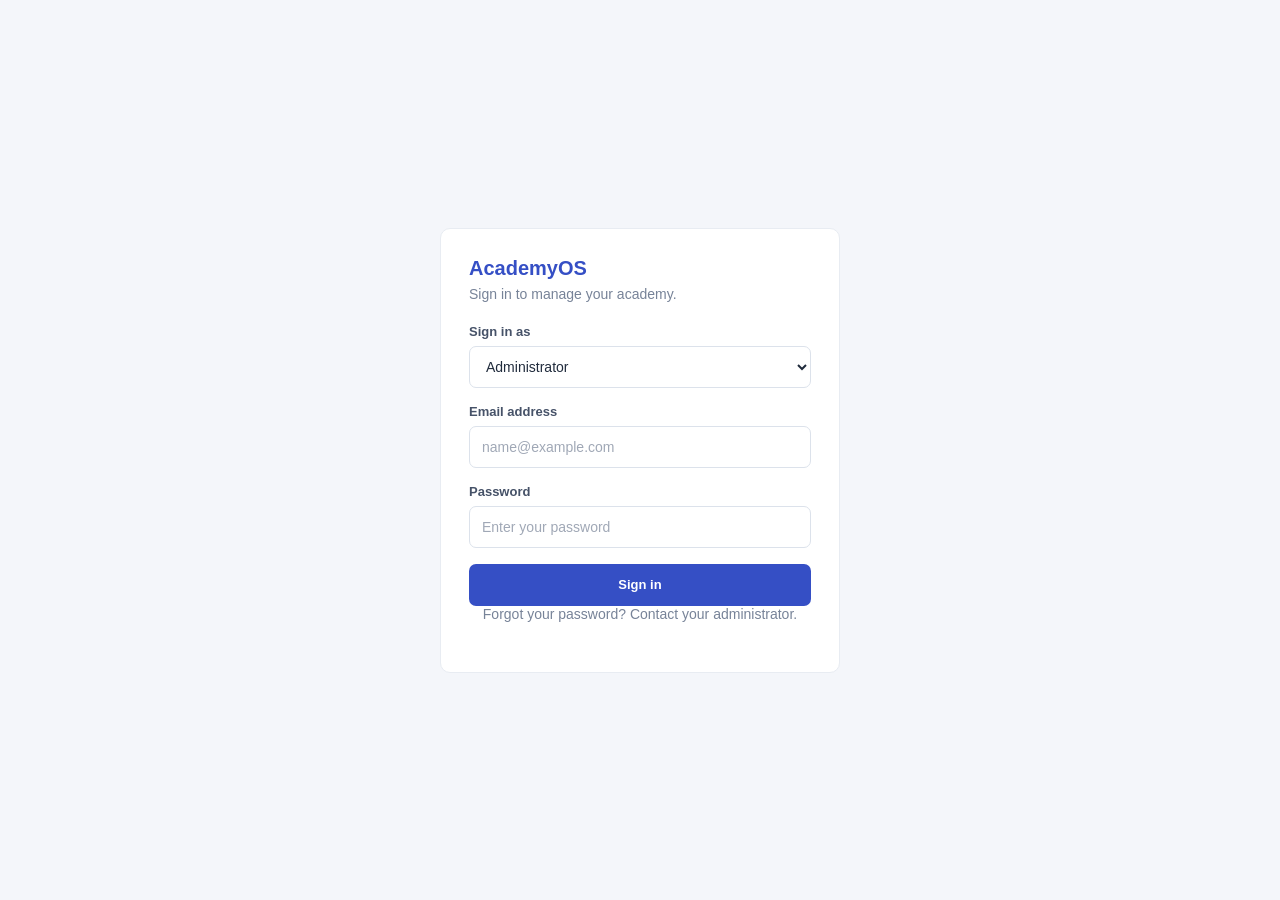
==== login.html @ 027b6bf8 "Initial Commit" ====
<!doctype html>
<html lang="en">
  <head>
    <meta charset="UTF-8" />
    <meta name="viewport" content="width=device-width, initial-scale=1.0" />
    <title>AcademyOS | Sign in</title>
    <link rel="stylesheet" href="css/style.css" />
    <link rel="stylesheet" href="css/pages.css" />
    <script src="script.js" defer></script>
  </head>
  <body class="login-page">
    <main class="login-card">
      <a class="brand" href="login.html">AcademyOS</a>
      <p>Sign in to manage your academy.</p>
      <form>
        <div class="form-field">
          <label for="role">Sign in as</label>
          <select id="role" name="role">
            <option value="admin">Administrator</option>
            <option value="teacher">Teacher</option>
          </select>
        </div>
        <div class="form-field">
          <label for="email">Email address</label>
          <input id="email" name="email" type="email" placeholder="name@example.com" required />
        </div>
        <div class="form-field">
          <label for="password">Password</label>
          <input id="password" name="password" type="password" placeholder="Enter your password" required />
        </div>
        <button class="add-button" type="submit">Sign in</button>
      </form>
      <p class="login-note">Forgot your password? Contact your administrator.</p>
    </main>
  </body>
</html>
---- css/style.css ----
:root {
  font-family: Arial, sans-serif;
  color: #202b3c;
  background: #f4f6fa;
}

* {
  box-sizing: border-box;
}

body {
  margin: 0;
}

.topbar {
  height: 64px;
  padding: 0 28px;
  background: #ffffff;
  border-bottom: 1px solid #e5e9f0;
  display: flex;
  align-items: center;
  justify-content: space-between;
}

.brand {
  color: #354fc5;
  font-size: 20px;
  font-weight: 700;
  text-decoration: none;
}

.user-area {
  color: #657187;
  font-size: 14px;
}

.app-layout {
  min-height: calc(100vh - 64px);
  display: grid;
  grid-template-columns: 220px 1fr;
}

.sidebar {
  padding: 24px 14px;
  background: #ffffff;
  border-right: 1px solid #e5e9f0;
}

.nav-link {
  display: block;
  margin-bottom: 6px;
  padding: 11px 13px;
  border-radius: 7px;
  color: #58657a;
  font-size: 14px;
  text-decoration: none;
}

.nav-link:hover {
  background: #f1f3fb;
}

.nav-link.active {
  background: #edf0ff;
  color: #354fc5;
  font-weight: 700;
}

.main-content {
  width: 100%;
  max-width: 1400px;
  padding: 32px;
}

.page-heading {
  margin-bottom: 24px;
}

.eyebrow {
  margin: 0 0 8px;
  color: #7b879a;
  font-size: 11px;
  font-weight: 700;
  letter-spacing: 1px;
}

.page-heading h1 {
  margin: 0 0 8px;
  font-size: 28px;
}

.page-heading > p:last-child {
  margin: 0;
  color: #778398;
  font-size: 14px;
}

.summary-grid {
  display: grid;
  grid-template-columns: repeat(4, minmax(0, 1fr));
  gap: 16px;
}

.summary-card,
.content-panel {
  padding: 20px;
  background: #ffffff;
  border: 1px solid #e8ecf2;
  border-radius: 10px;
}

.summary-card h2,
.content-panel h2 {
  margin: 0;
  font-size: 15px;
}

.summary-value {
  margin: 18px 0 0;
  color: #354fc5;
  font-size: 28px;
  font-weight: 700;
}

.content-panel {
  margin-top: 20px;
  min-height: 180px;
}

.content-panel p {
  color: #778398;
  font-size: 14px;
}

@media (max-width: 850px) {
  .summary-grid {
    grid-template-columns: repeat(2, minmax(0, 1fr));
  }
}

@media (max-width: 600px) {
  .topbar {
    padding: 0 16px;
  }

  .app-layout {
    display: block;
  }

  .sidebar {
    display: flex;
    gap: 6px;
    padding: 10px;
    overflow-x: auto;
    border-right: 0;
    border-bottom: 1px solid #e5e9f0;
  }

  .nav-link {
    flex: 0 0 auto;
    margin: 0;
    padding: 9px 11px;
    font-size: 13px;
  }

  .main-content {
    padding: 24px 16px;
  }

  .summary-grid {
    grid-template-columns: 1fr 1fr;
    gap: 10px;
  }

  .summary-card {
    padding: 15px;
  }

  .summary-card h2 {
    font-size: 13px;
  }

  .summary-value {
    font-size: 24px;
  }
}

.students-heading {
  display: flex;
  align-items: center;
  justify-content: space-between;
  gap: 16px;
  margin-bottom: 20px;
}

.students-heading h2 {
  margin: 0;
  font-size: 16px;
}

.students-heading p {
  margin: 6px 0 0;
  color: #778398;
  font-size: 13px;
}

.add-button {
  padding: 10px 14px;
  border: 0;
  border-radius: 7px;
  background: #354fc5;
  color: #ffffff;
  font-size: 13px;
  font-weight: 700;
  cursor: pointer;
  display: inline-flex;
  text-decoration: none;
}

.add-button:hover {
  background: #293fa9;
}

.table-scroll {
  overflow-x: auto;
}

.students-table {
  width: 100%;
  border-collapse: collapse;
  text-align: left;
}

.students-table th {
  padding: 12px;
  background: #f7f8fb;
  color: #778398;
  font-size: 11px;
  letter-spacing: 0.5px;
}

.students-table td {
  padding: 14px 12px;
  border-bottom: 1px solid #e8ecf2;
  color: #465268;
  font-size: 13px;
}

.student-status {
  padding: 5px 9px;
  border-radius: 20px;
  background: #e8f7ef;
  color: #248453;
  font-size: 11px;
  font-weight: 700;
}

@media (max-width: 600px) {
  .students-heading {
    align-items: flex-start;
    flex-direction: column;
  }
}

.student-form {
  display: grid;
  gap: 16px;
}

.form-section {
  padding: 20px;
  background: #ffffff;
  border: 1px solid #e8ecf2;
  border-radius: 10px;
}

.form-section h2 {
  margin: 0 0 18px;
  font-size: 16px;
}

.form-grid {
  display: grid;
  grid-template-columns: repeat(2, minmax(0, 1fr));
  gap: 16px;
}

.form-field {
  display: flex;
  flex-direction: column;
  gap: 7px;
}

.form-field label {
  color: #465268;
  font-size: 13px;
  font-weight: 700;
}

.form-field input,
.form-field select {
  width: 100%;
  min-height: 42px;
  padding: 10px 12px;
  border: 1px solid #dce2eb;
  border-radius: 7px;
  background: #ffffff;
  color: #202b3c;
  font: inherit;
  font-size: 14px;
}

.form-field input::placeholder {
  color: #a0a8b6;
}

.form-field input:focus,
.form-field select:focus {
  outline: 3px solid #e5e9ff;
  border-color: #5368e8;
}

.form-actions {
  display: flex;
  justify-content: flex-end;
  gap: 10px;
  padding: 0 2px;
}

.cancel-button {
  display: inline-flex;
  align-items: center;
  justify-content: center;
  min-height: 40px;
  padding: 0 15px;
  border: 1px solid #dce2eb;
  border-radius: 7px;
  color: #58657a;
  font-size: 13px;
  text-decoration: none;
}

@media (max-width: 600px) {
  .form-section {
    padding: 16px;
  }

  .form-grid {
    grid-template-columns: 1fr;
    gap: 14px;
  }

  .form-actions > * {
    flex: 1;
  }
}

/* Extra components for Attendance, Fees and later pages. Load after style.css */
.toolbar {
  display: flex;
  flex-wrap: wrap;
  align-items: flex-end;
  gap: 12px;
  margin-bottom: 20px;
}
.toolbar .form-field {
  min-width: 160px;
}
.toolbar .form-field.grow {
  flex: 1;
  min-width: 200px;
}
.summary-grid.spaced {
  margin-bottom: 20px;
}
.summary-value.present {
  color: #248453;
}
.summary-value.absent {
  color: #c0392b;
}
.summary-value.leave {
  color: #b7791f;
}

.badge {
  display: inline-block;
  padding: 5px 9px;
  border-radius: 20px;
  font-size: 11px;
  font-weight: 700;
}
.badge.paid {
  background: #e8f7ef;
  color: #248453;
}
.badge.pending {
  background: #fff4dc;
  color: #b7791f;
}
.badge.overdue {
  background: #fdeaea;
  color: #c0392b;
}

.attendance-options {
  display: flex;
  gap: 6px;
}
.attendance-options label {
  cursor: pointer;
}
.attendance-options input {
  position: absolute;
  opacity: 0;
}
.attendance-options span {
  display: inline-block;
  padding: 6px 12px;
  border: 1px solid #dce2eb;
  border-radius: 7px;
  color: #58657a;
  font-size: 12px;
  font-weight: 700;
}
.attendance-options input:focus-visible + span {
  outline: 3px solid #e5e9ff;
  border-color: #5368e8;
}
.attendance-options input:checked + span.p {
  background: #e8f7ef;
  border-color: #248453;
  color: #248453;
}
.attendance-options input:checked + span.a {
  background: #fdeaea;
  border-color: #c0392b;
  color: #c0392b;
}
.attendance-options input:checked + span.l {
  background: #fff4dc;
  border-color: #b7791f;
  color: #b7791f;
}

.row-action {
  color: #354fc5;
  font-size: 13px;
  font-weight: 700;
  text-decoration: none;
}
.row-action:hover {
  text-decoration: underline;
}
.amount {
  font-weight: 700;
  color: #202b3c;
}
.panel-footer {
  display: flex;
  justify-content: flex-end;
  gap: 10px;
  margin-top: 20px;
}

@media (max-width: 600px) {
  .toolbar .form-field,
  .toolbar .form-field.grow {
    flex: 1 1 100%;
  }
}

/* Extra components for Attendance, Fees and later pages. Load after style.css */
.toolbar {
  display: flex;
  flex-wrap: wrap;
  align-items: flex-end;
  gap: 12px;
  margin-bottom: 20px;
}
.toolbar .form-field {
  min-width: 160px;
}
.toolbar .form-field.grow {
  flex: 1;
  min-width: 200px;
}
.summary-grid.spaced {
  margin-bottom: 20px;
}
.summary-value.present {
  color: #248453;
}
.summary-value.absent {
  color: #c0392b;
}
.summary-value.leave {
  color: #b7791f;
}

.badge {
  display: inline-block;
  padding: 5px 9px;
  border-radius: 20px;
  font-size: 11px;
  font-weight: 700;
}
.badge.paid {
  background: #e8f7ef;
  color: #248453;
}
.badge.pending {
  background: #fff4dc;
  color: #b7791f;
}
.badge.overdue {
  background: #fdeaea;
  color: #c0392b;
}

.attendance-options {
  display: flex;
  gap: 6px;
}
.attendance-options label {
  cursor: pointer;
}
.attendance-options input {
  position: absolute;
  opacity: 0;
}
.attendance-options span {
  display: inline-block;
  padding: 6px 12px;
  border: 1px solid #dce2eb;
  border-radius: 7px;
  color: #58657a;
  font-size: 12px;
  font-weight: 700;
}
.attendance-options input:focus-visible + span {
  outline: 3px solid #e5e9ff;
  border-color: #5368e8;
}
.attendance-options input:checked + span.p {
  background: #e8f7ef;
  border-color: #248453;
  color: #248453;
}
.attendance-options input:checked + span.a {
  background: #fdeaea;
  border-color: #c0392b;
  color: #c0392b;
}
.attendance-options input:checked + span.l {
  background: #fff4dc;
  border-color: #b7791f;
  color: #b7791f;
}

.row-action {
  color: #354fc5;
  font-size: 13px;
  font-weight: 700;
  text-decoration: none;
}
.row-action:hover {
  text-decoration: underline;
}
.amount {
  font-weight: 700;
  color: #202b3c;
}
.panel-footer {
  display: flex;
  justify-content: flex-end;
  gap: 10px;
  margin-top: 20px;
}

@media (max-width: 600px) {
  .toolbar .form-field,
  .toolbar .form-field.grow {
    flex: 1 1 100%;
  }
}

/* Academics and Reports */
.panel-title {
  margin: 0 0 4px;
  font-size: 16px;
}
.panel-note {
  margin: 0 0 18px;
  color: #778398;
  font-size: 13px;
}
.content-panel.compact {
  min-height: 0;
}
.timetable td,
.timetable th {
  text-align: center;
}
.timetable td:first-child,
.timetable th:first-child {
  text-align: left;
  font-weight: 700;
}
.subject-chip {
  display: inline-block;
  padding: 5px 9px;
  border-radius: 6px;
  background: #edf0ff;
  color: #354fc5;
  font-size: 12px;
  font-weight: 700;
}
.report-grid {
  display: grid;
  grid-template-columns: repeat(3, minmax(0, 1fr));
  gap: 16px;
}
.report-card {
  display: flex;
  flex-direction: column;
  gap: 10px;
  padding: 20px;
  background: #fff;
  border: 1px solid #e8ecf2;
  border-radius: 10px;
}
.report-card h2 {
  margin: 0;
  font-size: 15px;
}
.report-card p {
  margin: 0 0 6px;
  flex: 1;
  color: #778398;
  font-size: 13px;
}
.report-card .cancel-button {
  align-self: flex-start;
}
@media (max-width: 850px) {
  .report-grid {
    grid-template-columns: repeat(2, minmax(0, 1fr));
  }
}
@media (max-width: 600px) {
  .report-grid {
    grid-template-columns: 1fr;
  }
}

/* Extra components for Attendance, Fees and later pages. Load after style.css */
.toolbar {
  display: flex;
  flex-wrap: wrap;
  align-items: flex-end;
  gap: 12px;
  margin-bottom: 20px;
}
.toolbar .form-field {
  min-width: 160px;
}
.toolbar .form-field.grow {
  flex: 1;
  min-width: 200px;
}
.summary-grid.spaced {
  margin-bottom: 20px;
}
.summary-value.present {
  color: #248453;
}
.summary-value.absent {
  color: #c0392b;
}
.summary-value.leave {
  color: #b7791f;
}

.badge {
  display: inline-block;
  padding: 5px 9px;
  border-radius: 20px;
  font-size: 11px;
  font-weight: 700;
}
.badge.paid {
  background: #e8f7ef;
  color: #248453;
}
.badge.pending {
  background: #fff4dc;
  color: #b7791f;
}
.badge.overdue {
  background: #fdeaea;
  color: #c0392b;
}

.attendance-options {
  display: flex;
  gap: 6px;
}
.attendance-options label {
  cursor: pointer;
}
.attendance-options input {
  position: absolute;
  opacity: 0;
}
.attendance-options span {
  display: inline-block;
  padding: 6px 12px;
  border: 1px solid #dce2eb;
  border-radius: 7px;
  color: #58657a;
  font-size: 12px;
  font-weight: 700;
}
.attendance-options input:focus-visible + span {
  outline: 3px solid #e5e9ff;
  border-color: #5368e8;
}
.attendance-options input:checked + span.p {
  background: #e8f7ef;
  border-color: #248453;
  color: #248453;
}
.attendance-options input:checked + span.a {
  background: #fdeaea;
  border-color: #c0392b;
  color: #c0392b;
}
.attendance-options input:checked + span.l {
  background: #fff4dc;
  border-color: #b7791f;
  color: #b7791f;
}

.row-action {
  color: #354fc5;
  font-size: 13px;
  font-weight: 700;
  text-decoration: none;
}
.row-action:hover {
  text-decoration: underline;
}
.amount {
  font-weight: 700;
  color: #202b3c;
}
.panel-footer {
  display: flex;
  justify-content: flex-end;
  gap: 10px;
  margin-top: 20px;
}

@media (max-width: 600px) {
  .toolbar .form-field,
  .toolbar .form-field.grow {
    flex: 1 1 100%;
  }
}

/* Academics and Reports */
.panel-title {
  margin: 0 0 4px;
  font-size: 16px;
}
.panel-note {
  margin: 0 0 18px;
  color: #778398;
  font-size: 13px;
}
.content-panel.compact {
  min-height: 0;
}
.timetable td,
.timetable th {
  text-align: center;
}
.timetable td:first-child,
.timetable th:first-child {
  text-align: left;
  font-weight: 700;
}
.subject-chip {
  display: inline-block;
  padding: 5px 9px;
  border-radius: 6px;
  background: #edf0ff;
  color: #354fc5;
  font-size: 12px;
  font-weight: 700;
}
.report-grid {
  display: grid;
  grid-template-columns: repeat(3, minmax(0, 1fr));
  gap: 16px;
}
.report-card {
  display: flex;
  flex-direction: column;
  gap: 10px;
  padding: 20px;
  background: #fff;
  border: 1px solid #e8ecf2;
  border-radius: 10px;
}
.report-card h2 {
  margin: 0;
  font-size: 15px;
}
.report-card p {
  margin: 0 0 6px;
  flex: 1;
  color: #778398;
  font-size: 13px;
}
.report-card .cancel-button {
  align-self: flex-start;
}
@media (max-width: 850px) {
  .report-grid {
    grid-template-columns: repeat(2, minmax(0, 1fr));
  }
}
@media (max-width: 600px) {
  .report-grid {
    grid-template-columns: 1fr;
  }
}

/* Dashboard */
.dashboard-grid {
  display: grid;
  grid-template-columns: 2fr 1fr;
  gap: 20px;
  margin-top: 20px;
}
.dashboard-grid .content-panel {
  margin-top: 0;
}
.bars {
  display: flex;
  align-items: flex-end;
  gap: 14px;
  height: 170px;
  padding-top: 10px;
}
.bar {
  flex: 1;
  display: flex;
  flex-direction: column;
  align-items: center;
  justify-content: flex-end;
  gap: 8px;
  height: 100%;
  color: #778398;
  font-size: 12px;
}
.bar i {
  display: block;
  width: 100%;
  max-width: 44px;
  border-radius: 6px 6px 0 0;
  background: #354fc5;
}
.activity-list {
  margin: 0;
  padding: 0;
  list-style: none;
}
.activity-list li {
  padding: 12px 0;
  border-bottom: 1px solid #e8ecf2;
  color: #465268;
  font-size: 13px;
}
.activity-list li:last-child {
  border-bottom: 0;
}
.activity-list small {
  display: block;
  margin-top: 3px;
  color: #a0a8b6;
  font-size: 12px;
}
@media (max-width: 850px) {
  .dashboard-grid {
    grid-template-columns: 1fr;
  }
}

/* Login */
.login-page {
  min-height: 100vh;
  display: grid;
  place-items: center;
  padding: 20px;
}
.login-card {
  width: 100%;
  max-width: 400px;
  padding: 28px;
  background: #fff;
  border: 1px solid #e8ecf2;
  border-radius: 10px;
}
.login-card .brand {
  display: block;
  margin-bottom: 6px;
}
.login-card > p {
  margin: 0 0 22px;
  color: #778398;
  font-size: 14px;
}
.login-card form {
  display: grid;
  gap: 16px;
}
.login-card .add-button {
  justify-content: center;
  min-height: 42px;
  align-items: center;
}
.login-note {
  margin: 16px 0 0;
  color: #a0a8b6;
  font-size: 12px;
  text-align: center;
}

.chart-box {
  position: relative;
  height: 240px;
}
.brand {
  display: flex;
  align-items: center;
  gap: 10px;
}

.brand img {
  height: 36px;
  width: auto;
  display: block;
}
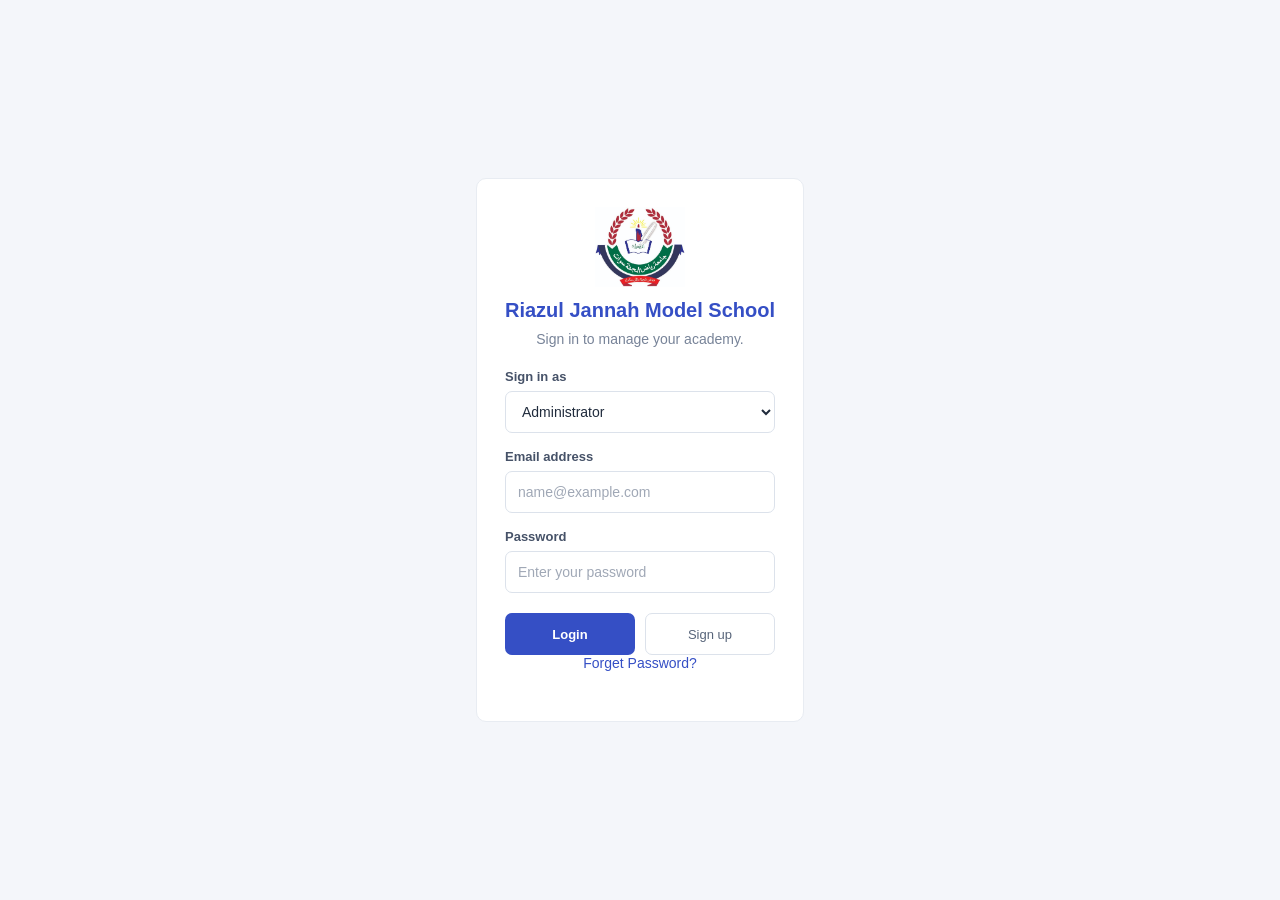
==== commit cacbe605: "Greetings with live time and some Modification added" ====
--- a/login.html
+++ b/login.html
@@ -10,7 +10,10 @@
   </head>
   <body class="login-page">
     <main class="login-card">
-      <a class="brand" href="login.html">AcademyOS</a>
+      <a class="brand" href="login.html">
+        <img src="Assets/logo.jpg" alt="Riazul Jannah Model School" />
+        <span class="brand-text">Riazul Jannah Model School</span>
+      </a>
       <p>Sign in to manage your academy.</p>
       <form>
         <div class="form-field">
@@ -22,15 +25,32 @@
         </div>
         <div class="form-field">
           <label for="email">Email address</label>
-          <input id="email" name="email" type="email" placeholder="name@example.com" required />
+          <input
+            id="email"
+            name="email"
+            type="email"
+            placeholder="name@example.com"
+            required
+          />
         </div>
         <div class="form-field">
           <label for="password">Password</label>
-          <input id="password" name="password" type="password" placeholder="Enter your password" required />
+          <input
+            id="password"
+            name="password"
+            type="password"
+            placeholder="Enter your password"
+            required
+          />
         </div>
-        <button class="add-button" type="submit">Sign in</button>
+        <div class="login-actions">
+          <button class="add-button" type="submit">Login</button>
+          <a class="cancel-button" href="signup.html">Sign up</a>
+        </div>
       </form>
-      <p class="login-note">Forgot your password? Contact your administrator.</p>
+      <p class="login-note">
+        <a href="#">Forget Password?</a>
+      </p>
     </main>
   </body>
 </html>
--- a/css/style.css
+++ b/css/style.css
@@ -679,7 +679,7 @@
   color: #c0392b;
 }
 .summary-value.leave {
-  color: #b7791f;
+  color: #2d03e7;
 }
 
 .badge {
@@ -901,6 +901,9 @@
 
 /* Login */
 .login-page {
+  display: flex;
+  justify-content: center;
+  align-items: center;
   min-height: 100vh;
   display: grid;
   place-items: center;
@@ -915,9 +918,42 @@
   border-radius: 10px;
 }
 .login-card .brand {
-  display: block;
-  margin-bottom: 6px;
-}
+  display: flex;
+  flex-direction: column;
+  align-items: center;
+  gap: 10px;
+  margin-bottom: 8px;
+  text-align: center;
+}
+
+.login-card .brand img {
+  height: 80px;
+  width: auto;
+}
+
+.login-card .brand-text {
+  font-size: 20px;
+  line-height: 1.3;
+}
+
+.login-card > p {
+  text-align: center;
+}
+
+.login-actions {
+  display: grid;
+  grid-template-columns: 1fr 1fr;
+  gap: 10px;
+  margin-top: 4px;
+}
+
+.login-actions .add-button,
+.login-actions .cancel-button {
+  width: 100%;
+  min-height: 42px;
+  justify-content: center;
+}
+
 .login-card > p {
   margin: 0 0 22px;
   color: #778398;
@@ -939,6 +975,11 @@
   text-align: center;
 }
 
+.login-note a {
+  color: #354fc5;
+  text-decoration: none;
+}
+
 .chart-box {
   position: relative;
   height: 240px;
@@ -954,3 +995,21 @@
   width: auto;
   display: block;
 }
+
+.greeting-heading h1 {
+  font-size: 30px;
+}
+
+.greeting-heading h1 .greeting-name {
+  color: #354fc5;
+}
+
+.greeting-heading .eyebrow {
+  text-transform: uppercase;
+}
+
+@media (max-width: 600px) {
+  .greeting-heading h1 {
+    font-size: 24px;
+  }
+}
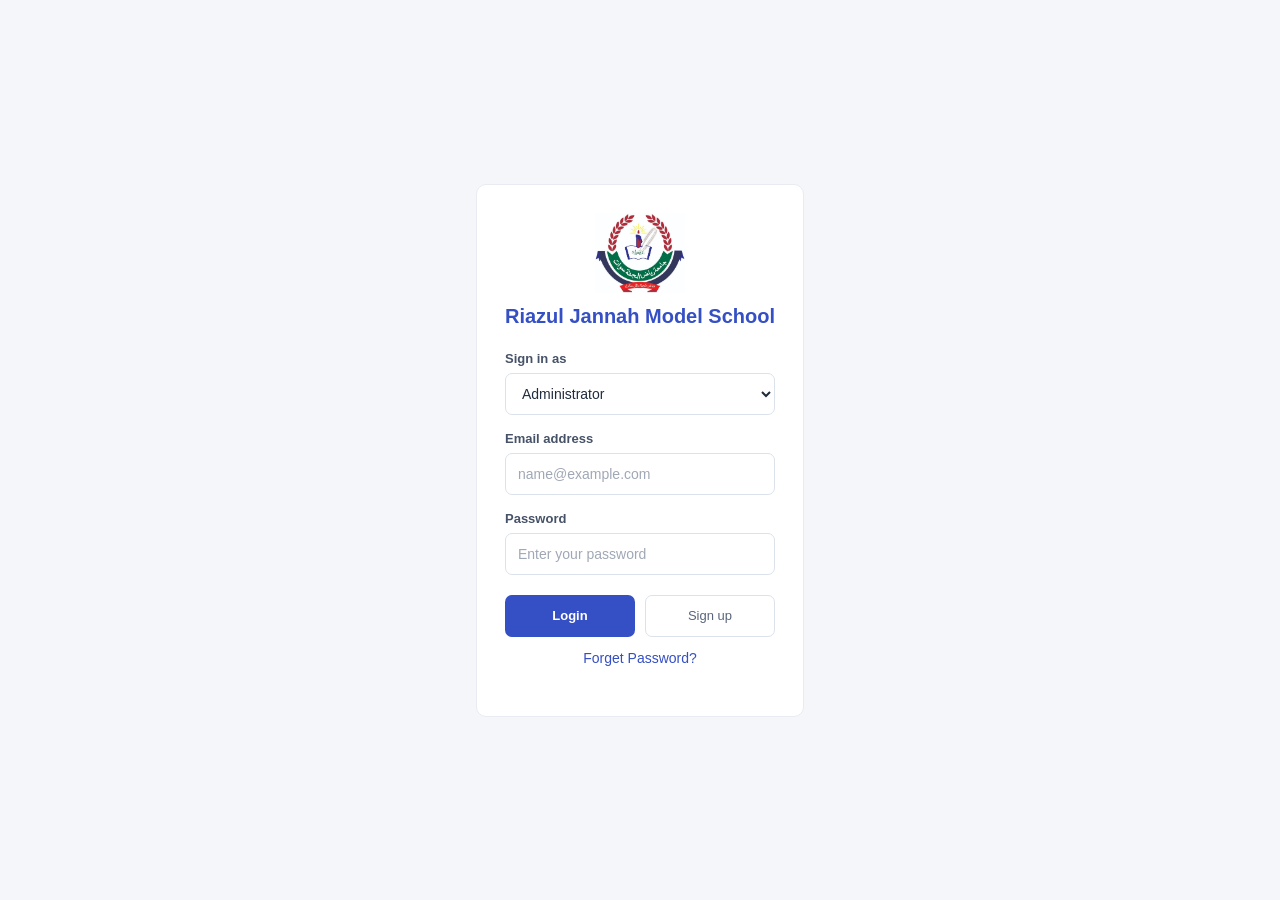
==== commit 6c9e638b: "Modification #2" ====
--- a/login.html
+++ b/login.html
@@ -5,7 +5,6 @@
     <meta name="viewport" content="width=device-width, initial-scale=1.0" />
     <title>AcademyOS | Sign in</title>
     <link rel="stylesheet" href="css/style.css" />
-    <link rel="stylesheet" href="css/pages.css" />
     <script src="script.js" defer></script>
   </head>
   <body class="login-page">
@@ -14,7 +13,6 @@
         <img src="Assets/logo.jpg" alt="Riazul Jannah Model School" />
         <span class="brand-text">Riazul Jannah Model School</span>
       </a>
-      <p>Sign in to manage your academy.</p>
       <form>
         <div class="form-field">
           <label for="role">Sign in as</label>
--- a/css/style.css
+++ b/css/style.css
@@ -340,6 +340,14 @@
   text-decoration: none;
 }
 
+.cancel-button:hover {
+  background: #293fa9;
+  color: #ffffff;
+  transition:
+    background 0.1s ease 0.1s,
+    color 0.1s ease 0.1s;
+}
+
 @media (max-width: 600px) {
   .form-section {
     padding: 16px;
@@ -679,7 +687,7 @@
   color: #c0392b;
 }
 .summary-value.leave {
-  color: #2d03e7;
+  color: #e8c00e;
 }
 
 .badge {
@@ -934,6 +942,7 @@
 .login-card .brand-text {
   font-size: 20px;
   line-height: 1.3;
+  margin-bottom: 14px;
 }
 
 .login-card > p {
@@ -945,6 +954,7 @@
   grid-template-columns: 1fr 1fr;
   gap: 10px;
   margin-top: 4px;
+  margin-bottom: 13px;
 }
 
 .login-actions .add-button,
@@ -1002,6 +1012,11 @@
 
 .greeting-heading h1 .greeting-name {
   color: #354fc5;
+  background: linear-gradient(90deg, #354fc5 0%, #8e2de2 100%);
+  -webkit-background-clip: text;
+  background-clip: text;
+  -webkit-text-fill-color: transparent;
+  color: transparent;
 }
 
 .greeting-heading .eyebrow {
@@ -1013,3 +1028,267 @@
     font-size: 24px;
   }
 }
+
+/* AcademyOS theme.css
+   Load this LAST on every page (after style.css and pages.css).
+   Contains: 1) card hover effects  2) dark theme  3) gradient text  4) toggle button */
+
+/* ---------- 1. Hover effects ---------- */
+.summary-card,
+.report-card,
+.dashboard-grid .content-panel {
+  transition:
+    transform 0.2s ease,
+    box-shadow 0.2s ease,
+    border-color 0.2s ease;
+}
+
+.summary-card:hover,
+.report-card:hover,
+.dashboard-grid .content-panel:hover {
+  transform: translateY(-4px);
+  border-color: #5368e8;
+  box-shadow: 0 10px 24px rgba(53, 79, 197, 0.14);
+}
+
+@media (prefers-reduced-motion: reduce) {
+  .summary-card,
+  .report-card,
+  .dashboard-grid .content-panel {
+    transition: none;
+  }
+  .summary-card:hover,
+  .report-card:hover,
+  .dashboard-grid .content-panel:hover {
+    transform: none;
+  }
+}
+
+/* ---------- 3. Gradient text (add the class to any text you choose) ---------- */
+.gradient-text {
+  background: linear-gradient(90deg, #354fc5, #8a4fd6);
+  -webkit-background-clip: text;
+  background-clip: text;
+  -webkit-text-fill-color: transparent;
+  color: transparent;
+}
+
+.gradient-text-warm {
+  background: linear-gradient(90deg, #f0883e, #d6336c);
+  -webkit-background-clip: text;
+  background-clip: text;
+  -webkit-text-fill-color: transparent;
+  color: transparent;
+}
+
+.gradient-text-green {
+  background: linear-gradient(90deg, #1b9e6a, #2a7de1);
+  -webkit-background-clip: text;
+  background-clip: text;
+  -webkit-text-fill-color: transparent;
+  color: transparent;
+}
+
+/* ---------- 4. Toggle button and topbar layout ---------- */
+.topbar-actions {
+  display: flex;
+  align-items: center;
+  gap: 14px;
+}
+
+.theme-toggle {
+  width: 38px;
+  height: 38px;
+  border: 1px solid #dce2eb;
+  border-radius: 50%;
+  background: #ffffff;
+  font-size: 17px;
+  line-height: 1;
+  cursor: pointer;
+  transition:
+    background 0.2s ease,
+    border-color 0.2s ease;
+}
+
+.theme-toggle:hover {
+  background: #f1f3fb;
+  border-color: #5368e8;
+}
+
+.theme-toggle:focus-visible {
+  outline: 3px solid #e5e9ff;
+  border-color: #5368e8;
+}
+
+/* ---------- 2. Dark theme ---------- */
+[data-theme="dark"] {
+  color-scheme: dark;
+}
+
+html[data-theme="dark"] {
+  background: #0f1626;
+  color: #e6ebf5;
+}
+
+/* Surfaces */
+[data-theme="dark"] .topbar,
+[data-theme="dark"] .sidebar,
+[data-theme="dark"] .summary-card,
+[data-theme="dark"] .content-panel,
+[data-theme="dark"] .form-section,
+[data-theme="dark"] .report-card,
+[data-theme="dark"] .login-card {
+  background: #172033;
+  border-color: #263349;
+}
+
+/* Brand, links and navigation */
+[data-theme="dark"] .brand,
+[data-theme="dark"] .summary-value,
+[data-theme="dark"] .row-action {
+  color: #8ea0ff;
+}
+
+[data-theme="dark"] .summary-value.present {
+  color: #4cc38a;
+}
+[data-theme="dark"] .summary-value.absent {
+  color: #ff7a6b;
+}
+[data-theme="dark"] .summary-value.leave {
+  color: #f0b84d;
+}
+
+[data-theme="dark"] .user-area,
+[data-theme="dark"] .nav-link {
+  color: #9aa7bd;
+}
+
+[data-theme="dark"] .nav-link:hover {
+  background: #1f2b44;
+}
+
+[data-theme="dark"] .nav-link.active {
+  background: #223055;
+  color: #8ea0ff;
+}
+
+/* Text */
+[data-theme="dark"] .page-heading h1,
+[data-theme="dark"] .summary-card h2,
+[data-theme="dark"] .content-panel h2,
+[data-theme="dark"] .report-card h2,
+[data-theme="dark"] .form-section h2,
+[data-theme="dark"] .panel-title,
+[data-theme="dark"] .amount {
+  color: #e6ebf5;
+}
+
+[data-theme="dark"] .eyebrow,
+[data-theme="dark"] .page-heading > p:last-child,
+[data-theme="dark"] .content-panel p,
+[data-theme="dark"] .students-heading p,
+[data-theme="dark"] .panel-note,
+[data-theme="dark"] .report-card p,
+[data-theme="dark"] .login-card > p {
+  color: #9aa7bd;
+}
+
+[data-theme="dark"] .form-field label,
+[data-theme="dark"] .students-table td,
+[data-theme="dark"] .activity-list li {
+  color: #c9d2e3;
+}
+
+/* Tables and lists */
+[data-theme="dark"] .students-table th {
+  background: #1c2740;
+  color: #9aa7bd;
+}
+
+[data-theme="dark"] .students-table td,
+[data-theme="dark"] .activity-list li {
+  border-bottom-color: #263349;
+}
+
+/* Forms and buttons */
+[data-theme="dark"] .form-field input,
+[data-theme="dark"] .form-field select {
+  background: #0f1626;
+  border-color: #2c3a52;
+  color: #e6ebf5;
+}
+
+[data-theme="dark"] .form-field input::placeholder {
+  color: #66748c;
+}
+
+[data-theme="dark"] .form-field input:focus,
+[data-theme="dark"] .form-field select:focus {
+  outline-color: #2b3a66;
+  border-color: #8ea0ff;
+}
+
+[data-theme="dark"] .cancel-button,
+[data-theme="dark"] .theme-toggle {
+  background: transparent;
+  border-color: #2c3a52;
+  color: #c9d2e3;
+}
+
+[data-theme="dark"] .theme-toggle:hover {
+  background: #1f2b44;
+  border-color: #8ea0ff;
+}
+
+/* Badges and chips */
+[data-theme="dark"] .badge.paid,
+[data-theme="dark"] .student-status {
+  background: rgba(76, 195, 138, 0.16);
+  color: #4cc38a;
+}
+
+[data-theme="dark"] .badge.pending {
+  background: rgba(240, 184, 77, 0.16);
+  color: #f0b84d;
+}
+
+[data-theme="dark"] .badge.overdue {
+  background: rgba(255, 122, 107, 0.16);
+  color: #ff7a6b;
+}
+
+[data-theme="dark"] .subject-chip {
+  background: #223055;
+  color: #8ea0ff;
+}
+
+/* Attendance toggles */
+[data-theme="dark"] .attendance-options span {
+  border-color: #2c3a52;
+  color: #9aa7bd;
+}
+
+[data-theme="dark"] .attendance-options input:checked + span.p {
+  background: rgba(76, 195, 138, 0.16);
+  border-color: #4cc38a;
+  color: #4cc38a;
+}
+[data-theme="dark"] .attendance-options input:checked + span.a {
+  background: rgba(255, 122, 107, 0.16);
+  border-color: #ff7a6b;
+  color: #ff7a6b;
+}
+[data-theme="dark"] .attendance-options input:checked + span.l {
+  background: rgba(240, 184, 77, 0.16);
+  border-color: #f0b84d;
+  color: #f0b84d;
+}
+
+/* Hover glow in dark mode */
+[data-theme="dark"] .summary-card:hover,
+[data-theme="dark"] .report-card:hover,
+[data-theme="dark"] .dashboard-grid .content-panel:hover {
+  border-color: #8ea0ff;
+  box-shadow: 0 10px 24px rgba(0, 0, 0, 0.35);
+}
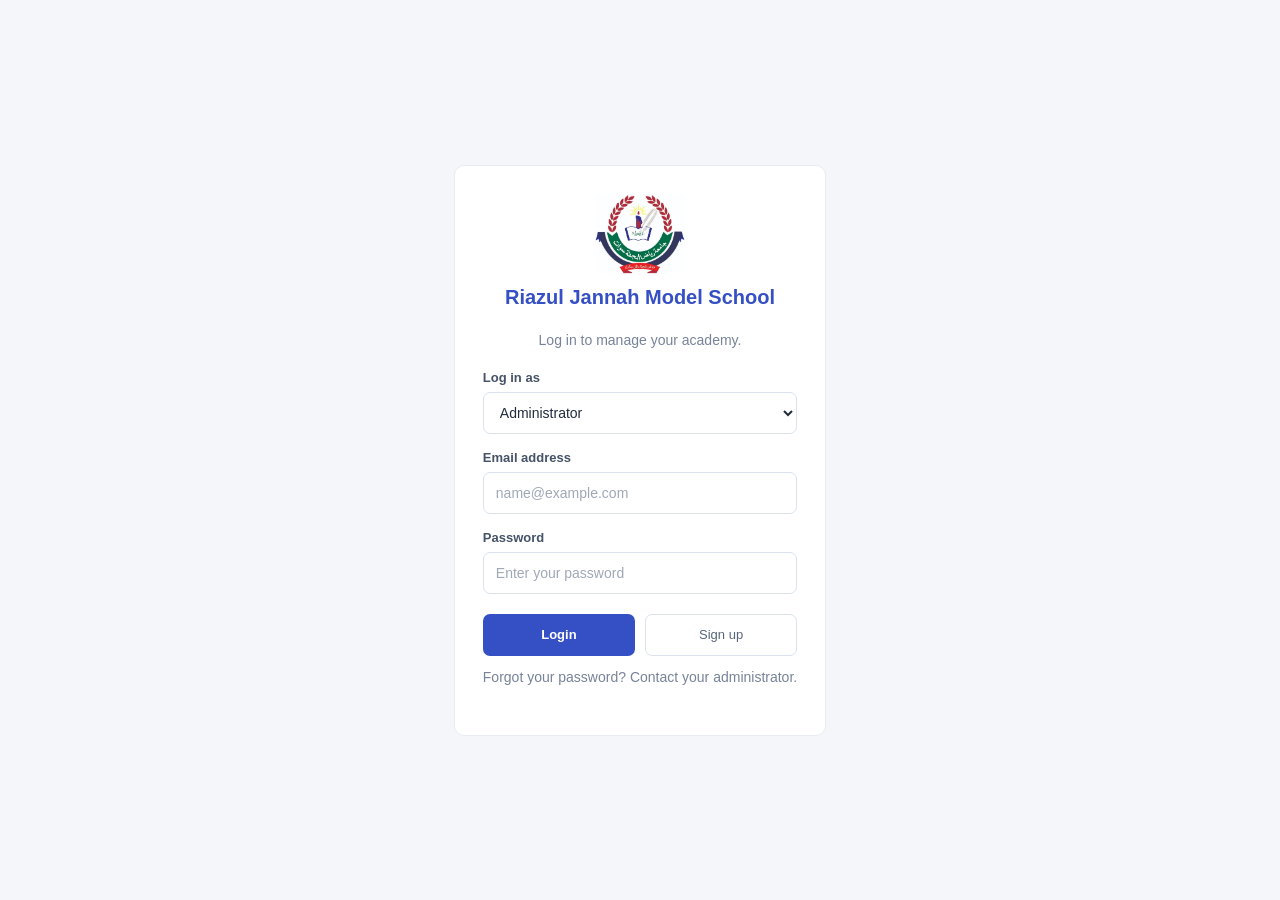
==== commit 0cf59112: "Authentication added with Login/SignUp Forms" ====
--- a/login.html
+++ b/login.html
@@ -3,9 +3,12 @@
   <head>
     <meta charset="UTF-8" />
     <meta name="viewport" content="width=device-width, initial-scale=1.0" />
-    <title>AcademyOS | Sign in</title>
+    <title>AcademyOS | Login</title>
     <link rel="stylesheet" href="css/style.css" />
+    <link rel="stylesheet" href="css/pages.css" />
+    <link rel="stylesheet" href="css/theme.css" />
     <script src="script.js" defer></script>
+    <script src="js/auth.js" defer></script>
   </head>
   <body class="login-page">
     <main class="login-card">
@@ -13,42 +16,36 @@
         <img src="Assets/logo.jpg" alt="Riazul Jannah Model School" />
         <span class="brand-text">Riazul Jannah Model School</span>
       </a>
-      <form>
+      <p>Log in to manage your academy.</p>
+
+      <form id="login-form">
+        <p class="form-error" role="alert"></p>
+
         <div class="form-field">
-          <label for="role">Sign in as</label>
+          <label for="role">Log in as</label>
           <select id="role" name="role">
             <option value="admin">Administrator</option>
             <option value="teacher">Teacher</option>
           </select>
         </div>
+
         <div class="form-field">
           <label for="email">Email address</label>
-          <input
-            id="email"
-            name="email"
-            type="email"
-            placeholder="name@example.com"
-            required
-          />
+          <input id="email" name="email" type="email" placeholder="name@example.com" autocomplete="email" required />
         </div>
+
         <div class="form-field">
           <label for="password">Password</label>
-          <input
-            id="password"
-            name="password"
-            type="password"
-            placeholder="Enter your password"
-            required
-          />
+          <input id="password" name="password" type="password" placeholder="Enter your password" autocomplete="current-password" required />
         </div>
+
         <div class="login-actions">
           <button class="add-button" type="submit">Login</button>
           <a class="cancel-button" href="signup.html">Sign up</a>
         </div>
       </form>
-      <p class="login-note">
-        <a href="#">Forget Password?</a>
-      </p>
+
+      <p class="login-note">Forgot your password? Contact your administrator.</p>
     </main>
   </body>
 </html>
--- a/css/style.css
+++ b/css/style.css
@@ -1292,3 +1292,21 @@
   border-color: #8ea0ff;
   box-shadow: 0 10px 24px rgba(0, 0, 0, 0.35);
 }
+.form-error {
+  display: none;
+  margin: 0;
+  padding: 10px 12px;
+  border-radius: 7px;
+  background: #fdeaea;
+  color: #c0392b;
+  font-size: 13px;
+  font-weight: 700;
+}
+.form-error.show {
+  display: block;
+}
+
+[data-theme="dark"] .form-error {
+  background: rgba(255, 122, 107, 0.16);
+  color: #ff7a6b;
+}
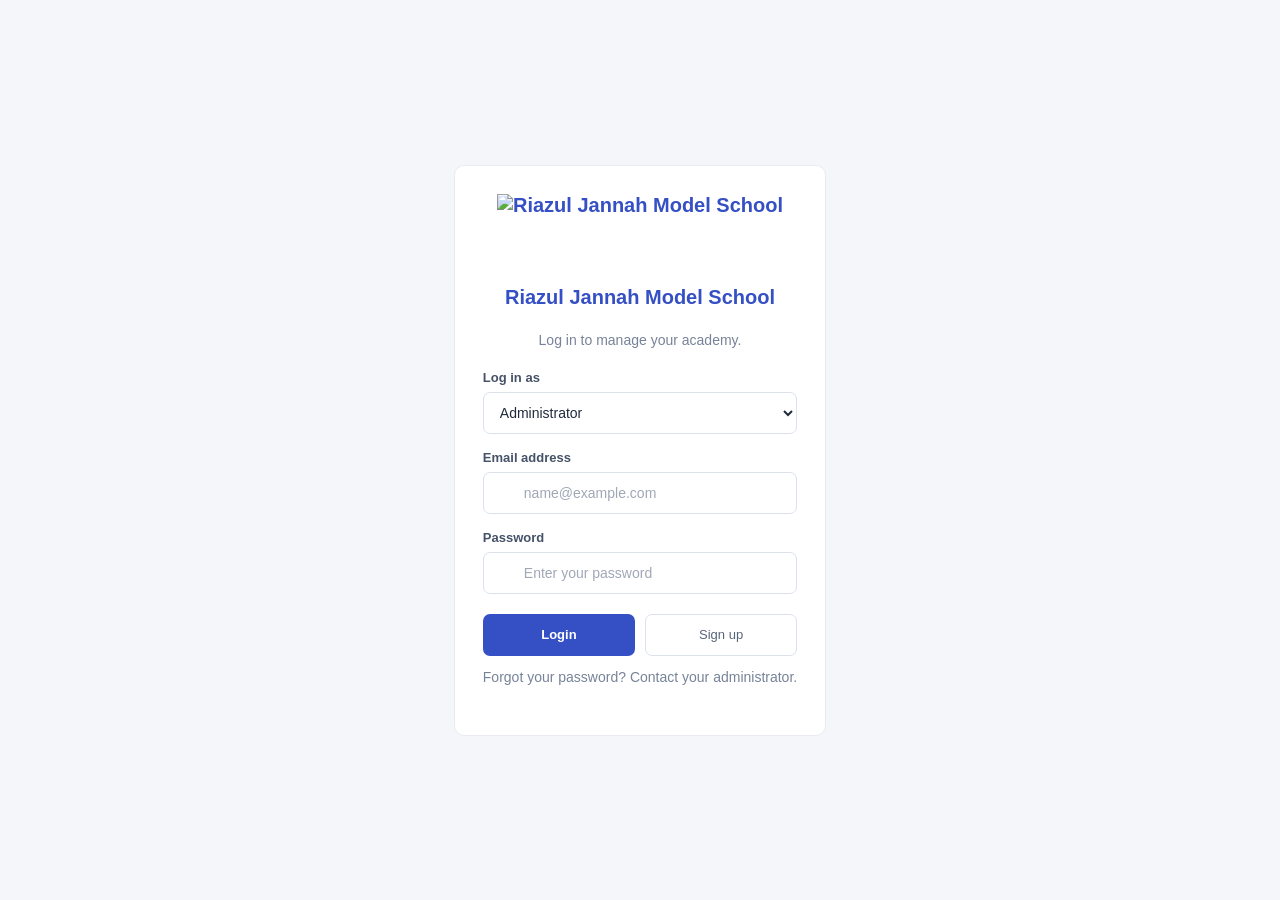
==== commit d9f901da: "Icons Added for more Visual Experience" ====
--- a/login.html
+++ b/login.html
@@ -13,7 +13,7 @@
   <body class="login-page">
     <main class="login-card">
       <a class="brand" href="login.html">
-        <img src="Assets/logo.jpg" alt="Riazul Jannah Model School" />
+        <img src="assets/logo.jpg" alt="Riazul Jannah Model School" />
         <span class="brand-text">Riazul Jannah Model School</span>
       </a>
       <p>Log in to manage your academy.</p>
@@ -31,12 +31,26 @@
 
         <div class="form-field">
           <label for="email">Email address</label>
-          <input id="email" name="email" type="email" placeholder="name@example.com" autocomplete="email" required />
+          <input
+            id="email"
+            name="email"
+            type="email"
+            placeholder="name@example.com"
+            autocomplete="email"
+            required
+          />
         </div>
 
         <div class="form-field">
           <label for="password">Password</label>
-          <input id="password" name="password" type="password" placeholder="Enter your password" autocomplete="current-password" required />
+          <input
+            id="password"
+            name="password"
+            type="password"
+            placeholder="Enter your password"
+            autocomplete="current-password"
+            required
+          />
         </div>
 
         <div class="login-actions">
@@ -45,7 +59,9 @@
         </div>
       </form>
 
-      <p class="login-note">Forgot your password? Contact your administrator.</p>
+      <p class="login-note">
+        Forgot your password? Contact your administrator.
+      </p>
     </main>
   </body>
 </html>
--- a/css/style.css
+++ b/css/style.css
@@ -1310,3 +1310,144 @@
   background: rgba(255, 122, 107, 0.16);
   color: #ff7a6b;
 }
+
+.login-card form .form-field input,
+.login-card form .form-field select {
+  background-color: #fff;
+} /* change to background-color */
+
+[data-theme="dark"] .form-field input,
+[data-theme="dark"] .form-field select {
+  background-color: #0f1626;
+} /* change to background-color */
+
+[data-theme="dark"] .login-card form .form-field input,
+[data-theme="dark"] .login-card form .form-field select {
+  background-color: #0f1626;
+} /* change to background-color */
+
+/* ===== Icons (paste at the END of css/style.css) ===== */
+
+/* --- Sidebar icons: they follow the link color, so hover, active and dark theme work automatically --- */
+.nav-link {
+  display: flex;
+  align-items: center;
+  gap: 10px;
+}
+
+.nav-link::before {
+  content: "";
+  flex: 0 0 18px;
+  width: 18px;
+  height: 18px;
+  background-color: currentColor;
+  -webkit-mask: var(--icon) center / contain no-repeat;
+  mask: var(--icon) center / contain no-repeat;
+}
+
+.nav-link[href$="index.html"],
+.nav-link[href$="teacher-dashboard.html"] {
+  --icon: url("../assets/icons/dashboard.svg");
+}
+.nav-link[href$="students.html"] {
+  --icon: url("../assets/icons/students.svg");
+}
+.nav-link[href$="attendance.html"] {
+  --icon: url("../assets/icons/attendance.svg");
+}
+.nav-link[href$="fees.html"] {
+  --icon: url("../assets/icons/fees.svg");
+}
+.nav-link[href$="academics.html"] {
+  --icon: url("../assets/icons/academics.svg");
+}
+.nav-link[href$="staff.html"] {
+  --icon: url("../assets/icons/staff.svg");
+}
+.nav-link[href$="reports.html"] {
+  --icon: url("../assets/icons/reports.svg");
+}
+
+/* --- Icons inside form inputs (left side) --- */
+.form-field input[type="email"],
+.form-field input[type="password"],
+.form-field input[type="tel"],
+.form-field input[type="search"],
+#student-name,
+#guardian-name,
+#staff-name,
+#signup-name,
+#admission-number,
+#staff-id {
+  padding-left: 40px;
+  background-repeat: no-repeat;
+  background-position: 12px center;
+  background-size: 18px 18px;
+}
+
+.form-field input[type="email"] {
+  background-image: url("../assets/icons/field-mail.svg");
+}
+.form-field input[type="password"] {
+  background-image: url("../assets/icons/field-lock.svg");
+}
+.form-field input[type="tel"] {
+  background-image: url("../assets/icons/field-phone.svg");
+}
+.form-field input[type="search"] {
+  background-image: url("../assets/icons/field-search.svg");
+}
+#student-name,
+#guardian-name,
+#staff-name,
+#signup-name {
+  background-image: url("../assets/icons/field-user.svg");
+}
+#admission-number,
+#staff-id {
+  background-image: url("../assets/icons/field-hash.svg");
+}
+
+/* ===== Sidebar icons, version 2 (icons embedded in the CSS) =====
+   Paste at the END of css/style.css (or replace the old "Sidebar icons" block).
+   Embedded icons work even when the page is opened as a file, where masks that load
+   separate .svg files are blocked by the browser. */
+
+.nav-link {
+  display: flex;
+  align-items: center;
+  gap: 10px;
+}
+
+.nav-link::before {
+  content: "";
+  flex: 0 0 18px;
+  width: 18px;
+  height: 18px;
+  background-color: currentColor;
+  -webkit-mask: var(--icon) center / contain no-repeat;
+  mask: var(--icon) center / contain no-repeat;
+}
+
+.nav-link[href$="index.html"],
+.nav-link[href$="teacher-dashboard.html"] {
+  --icon: url("[data-uri]");
+}
+.nav-link[href$="students.html"] {
+  --icon: url("[data-uri]");
+}
+.nav-link[href$="attendance.html"] {
+  --icon: url("[data-uri]");
+}
+.nav-link[href$="fees.html"] {
+  --icon: url("[data-uri]");
+}
+.nav-link[href$="academics.html"] {
+  --icon: url("[data-uri]");
+}
+.nav-link[href$="staff.html"] {
+  --icon: url("[data-uri]");
+}
+.nav-link[href$="reports.html"] {
+  --icon: url("[data-uri]");
+}
